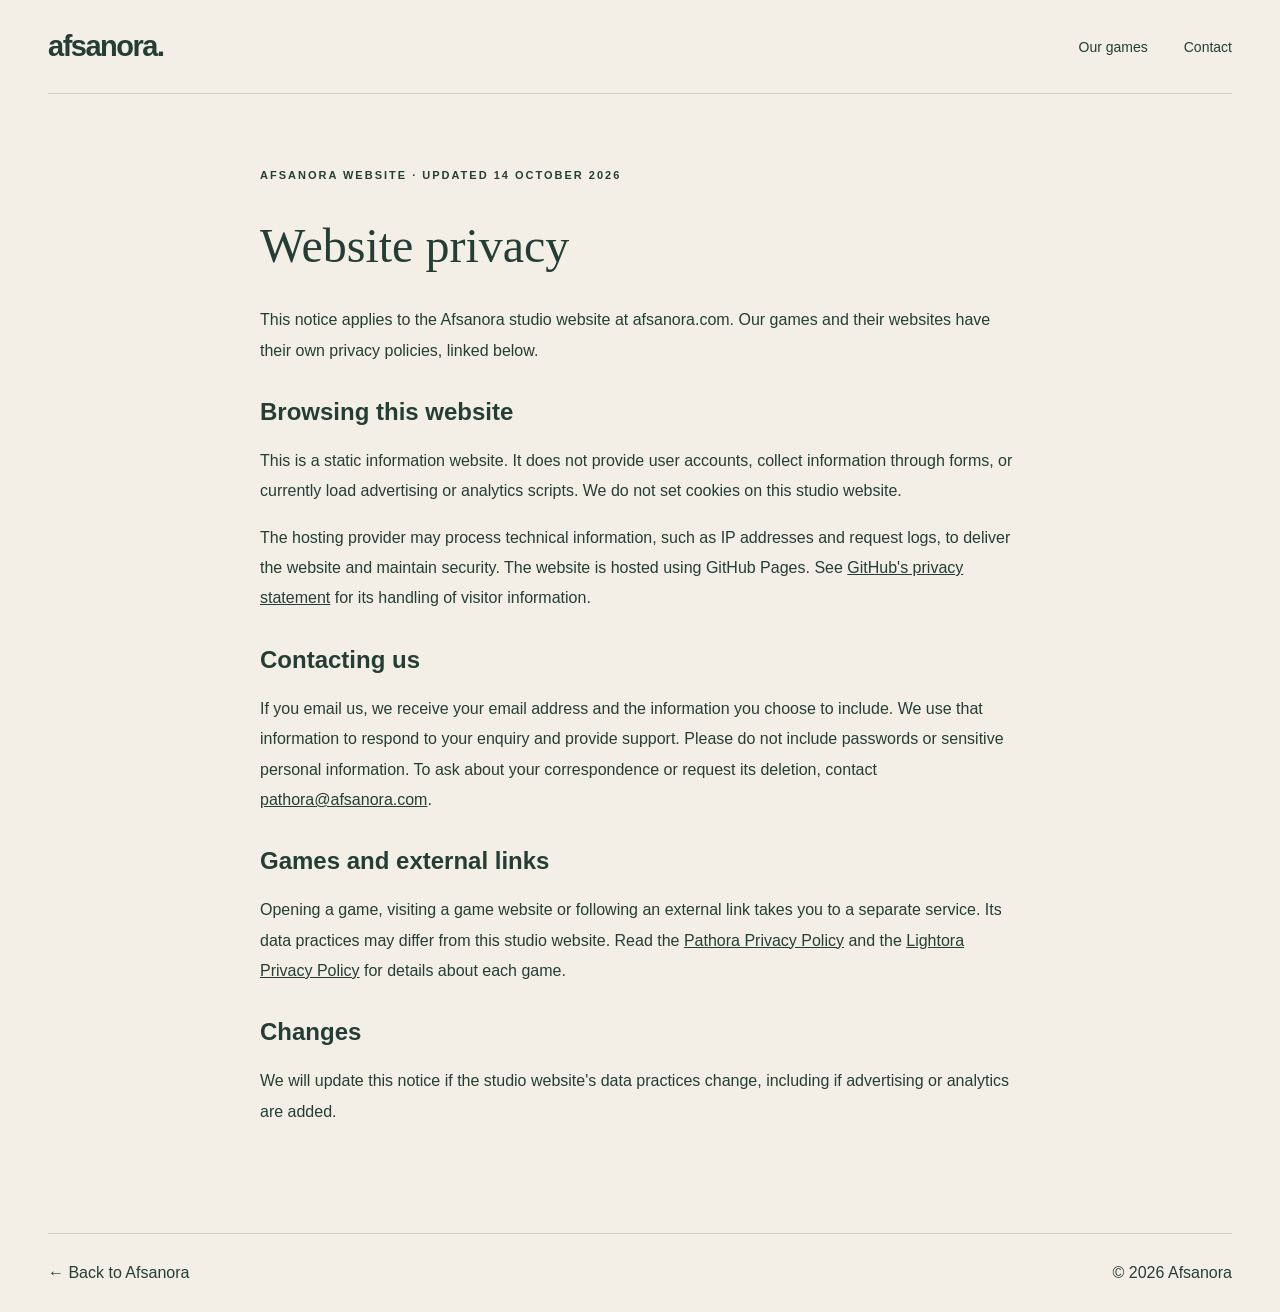
==== privacy/index.html @ bebc0097 "Build Afsanora studio homepage with Pathora and Lightora" ====
<!doctype html><html lang="en"><head><meta charset="utf-8"><meta name="viewport" content="width=device-width,initial-scale=1"><title>Website privacy — Afsanora</title><link rel="icon" href="../mark.svg"><link rel="stylesheet" href="../style.css"></head><body><header class="wrap"><a class="wordmark" href="../">afsanora.</a><nav><a href="../#games">Our games</a><a href="../#contact">Contact</a></nav></header><main class="wrap legal"><p class="eyebrow">AFSANORA WEBSITE · UPDATED 14 OCTOBER 2026</p><h1>Website privacy</h1><p>This notice applies to the Afsanora studio website at afsanora.com. Our games and their websites have their own privacy policies, linked below.</p><h2>Browsing this website</h2><p>This is a static information website. It does not provide user accounts, collect information through forms, or currently load advertising or analytics scripts. We do not set cookies on this studio website.</p><p>The hosting provider may process technical information, such as IP addresses and request logs, to deliver the website and maintain security. The website is hosted using GitHub Pages. See <a href="https://docs.github.com/en/site-policy/privacy-policies/github-general-privacy-statement">GitHub's privacy statement</a> for its handling of visitor information.</p><h2>Contacting us</h2><p>If you email us, we receive your email address and the information you choose to include. We use that information to respond to your enquiry and provide support. Please do not include passwords or sensitive personal information. To ask about your correspondence or request its deletion, contact <a href="mailto:pathora@afsanora.com">pathora@afsanora.com</a>.</p><h2>Games and external links</h2><p>Opening a game, visiting a game website or following an external link takes you to a separate service. Its data practices may differ from this studio website. Read the <a href="https://pathora.afsanora.com/privacy/">Pathora Privacy Policy</a> and the <a href="https://lightora.afsanora.com/privacy/">Lightora Privacy Policy</a> for details about each game.</p><h2>Changes</h2><p>We will update this notice if the studio website's data practices change, including if advertising or analytics are added.</p></main><footer class="wrap"><a href="../">← Back to Afsanora</a><span>© 2026 Afsanora</span></footer></body></html>
---- style.css ----
*{box-sizing:border-box}html{scroll-behavior:smooth;scroll-padding-top:32px}body{margin:0;background:#f3efe6;color:#243e36;font-family:Arial,Helvetica,sans-serif;-webkit-font-smoothing:antialiased}a{color:inherit;text-decoration:none}a:focus-visible{outline:3px solid #b17b32;outline-offset:7px}img{max-width:100%;display:block}.wrap{width:min(1200px,calc(100% - 96px));margin-inline:auto}.skip{position:absolute;top:-80px;background:white;padding:16px;z-index:10}.skip:focus{top:8px}header{display:flex;justify-content:space-between;align-items:center;padding-block:30px;border-bottom:1px solid #cccfc2}.wordmark{display:flex;align-items:center;gap:9px;font-size:29px;font-weight:700;letter-spacing:-1.5px}.brand-dot{color:#a78039;margin-left:-8px}nav{display:flex;gap:36px;font-size:14px}nav a:hover{text-decoration:underline;text-underline-offset:6px}.hero{position:relative;overflow:hidden;padding-block:83px 66px}.eyebrow,.section-heading>span{font-size:11px;letter-spacing:2px;font-weight:700;line-height:1.8}.hero h1{font-family:Georgia,serif;font-size:clamp(52px,6.5vw,90px);font-weight:400;line-height:1.07;letter-spacing:-4px;margin:26px 0 36px;position:relative;z-index:1}em{font-weight:400;color:#727d58}.hero-bottom{display:flex;justify-content:space-between;align-items:end;position:relative;z-index:1}.hero-bottom p{font-size:18px;line-height:1.7;margin:0}.round-link{display:flex;gap:24px;align-items:center;font-size:14px}.circle{width:52px;height:52px;border:1px solid #8e9d8a;display:grid;place-items:center;border-radius:50%;font-size:25px}.orb{position:absolute;border:1px solid #d3d4bf;border-radius:50%;pointer-events:none}.orb-one{width:310px;height:310px;right:20px;top:85px}.orb-two{width:230px;height:230px;right:60px;top:125px}.orb-two:after{content:'';width:38px;height:38px;background:#d9b66e;border-radius:50%;position:absolute;right:5px;top:18px}.section-heading{display:flex;justify-content:space-between;align-items:center;border-top:1px solid #cccfc2;padding-block:22px}.section-heading>span{color:#758075;font-size:10px}.game{display:grid;grid-template-columns:1fr 1fr;min-height:620px;border-radius:5px;overflow:hidden;margin-bottom:26px}.pathora{background:#e1e8da}.game-copy{padding:54px 45px}.game-label{display:flex;align-items:center;gap:15px;font-size:10px;letter-spacing:1.6px}.game-label img{border-radius:12px}.game h2{font-size:44px;letter-spacing:-2px;margin:32px 0 24px}.game h2 span{display:block;font:italic 34px/1.15 Georgia,serif;letter-spacing:-.8px;margin-top:12px}.game-copy>p{max-width:420px;line-height:1.8;font-size:16px}.game-copy .details{font-size:14px;opacity:.76;margin-bottom:28px}.button{display:inline-flex;gap:45px;justify-content:space-between;align-items:center;padding:17px 22px;background:#294b42;color:#fff;border-radius:4px;font-size:14px;font-weight:700;transition:transform .2s}.button:hover{transform:translateY(-3px)}.status{font-size:11px!important;display:flex;gap:8px;align-items:center;margin-top:23px!important}.live-dot,.soft-dot{width:6px;height:6px;border-radius:50%;background:#437653;flex-shrink:0}.soft-dot{background:#b6b3cf}.game-art{position:relative;display:flex;align-items:center;justify-content:center;padding:50px 30px}.pathora-art{background:#cad8bd}.phone{width:235px;border:7px solid #233e37;border-radius:28px;box-shadow:16px 25px 40px #233e3725;position:relative;z-index:1;transform:rotate(6deg)}.art-note{position:absolute;font:italic 17px/1.4 Georgia,serif;left:26px;top:36px}.art-caption{position:absolute;bottom:25px;right:28px;font-size:9px;letter-spacing:1.8px;opacity:.7}.lightora{background:#151c29;color:#eff1f5}.lightora-art{background:#202637}.lightora-art:before{content:'';position:absolute;inset:20% 15%;background:#6b827e;filter:blur(90px);opacity:.28}.lightora .phone{border-color:#060b14;width:220px;transform:rotate(-6deg)}.lightora .button{background:#c6e3d4;color:#182b28}.studio{display:grid;grid-template-columns:1fr 2fr;padding-block:95px;border-bottom:1px solid #cccfc2}.studio h2,.contact h2{font:400 clamp(34px,4vw,52px)/1.15 Georgia,serif;letter-spacing:-1.5px;margin:8px 0 25px}.studio>div{max-width:670px}.studio p:not(.eyebrow){font-size:17px;line-height:1.9;color:#58675a}.contact{padding-block:75px 85px}.contact-links{display:grid;grid-template-columns:1fr 1fr;gap:50px;margin-top:35px}.contact-links a{border-top:1px solid #cccfc2;padding-top:20px;font-size:13px}.contact-links span{display:block;font-size:19px;margin-top:12px}.contact-links a:hover span{text-decoration:underline;text-underline-offset:5px}footer{border-top:1px solid #cccfc2;padding-block:30px;display:flex;justify-content:space-between;align-items:center;gap:20px}footer p,footer>div{font-size:12px}footer>div{display:flex;gap:25px}.legal{max-width:760px;padding-block:60px 90px;min-height:70vh}.legal h1{font:48px Georgia,serif}.legal h2{margin-top:32px}.legal p{line-height:1.9}.legal a{text-decoration:underline}@media(min-width:1450px){.hero{padding-block:95px 80px}}@media(max-width:900px){.wrap{width:calc(100% - 48px)}.hero h1{letter-spacing:-2px}.orb{opacity:.5;right:-60px}.game-copy{padding:36px 25px}.game h2{font-size:37px}.game h2 span{font-size:29px}.game-art{padding-inline:15px}.phone{width:205px}.art-note{font-size:14px;left:15px}.studio{grid-template-columns:1fr;gap:20px}footer p{display:none}}@media(max-width:600px){.wrap{width:calc(100% - 36px)}header{padding-block:22px}.wordmark{font-size:25px}.wordmark img{width:29px;height:29px}nav{gap:18px;font-size:12px}nav a:last-child{display:none}.hero{padding-block:50px 42px}.hero h1{font-size:49px;letter-spacing:-2px}.hero-bottom{display:block}.hero-bottom p{font-size:16px}.round-link{margin-top:28px;justify-content:space-between}.orb{display:none}.section-heading>span{display:none}.game{grid-template-columns:1fr}.game-copy{padding:30px 25px}.game h2{margin-top:24px}.game-art{min-height:490px}.phone{width:220px}.lightora .phone{width:200px}.game-copy>p{font-size:15px}.status{font-size:10px!important}.studio{padding-block:54px}.contact{padding-block:50px}.contact-links{grid-template-columns:1fr;gap:28px}.contact-links span{font-size:18px}footer{align-items:start}footer>div{flex-direction:column;gap:12px;font-size:11px}.legal h1{font-size:36px}}@media(prefers-reduced-motion:reduce){html{scroll-behavior:auto}.button{transition:none}}
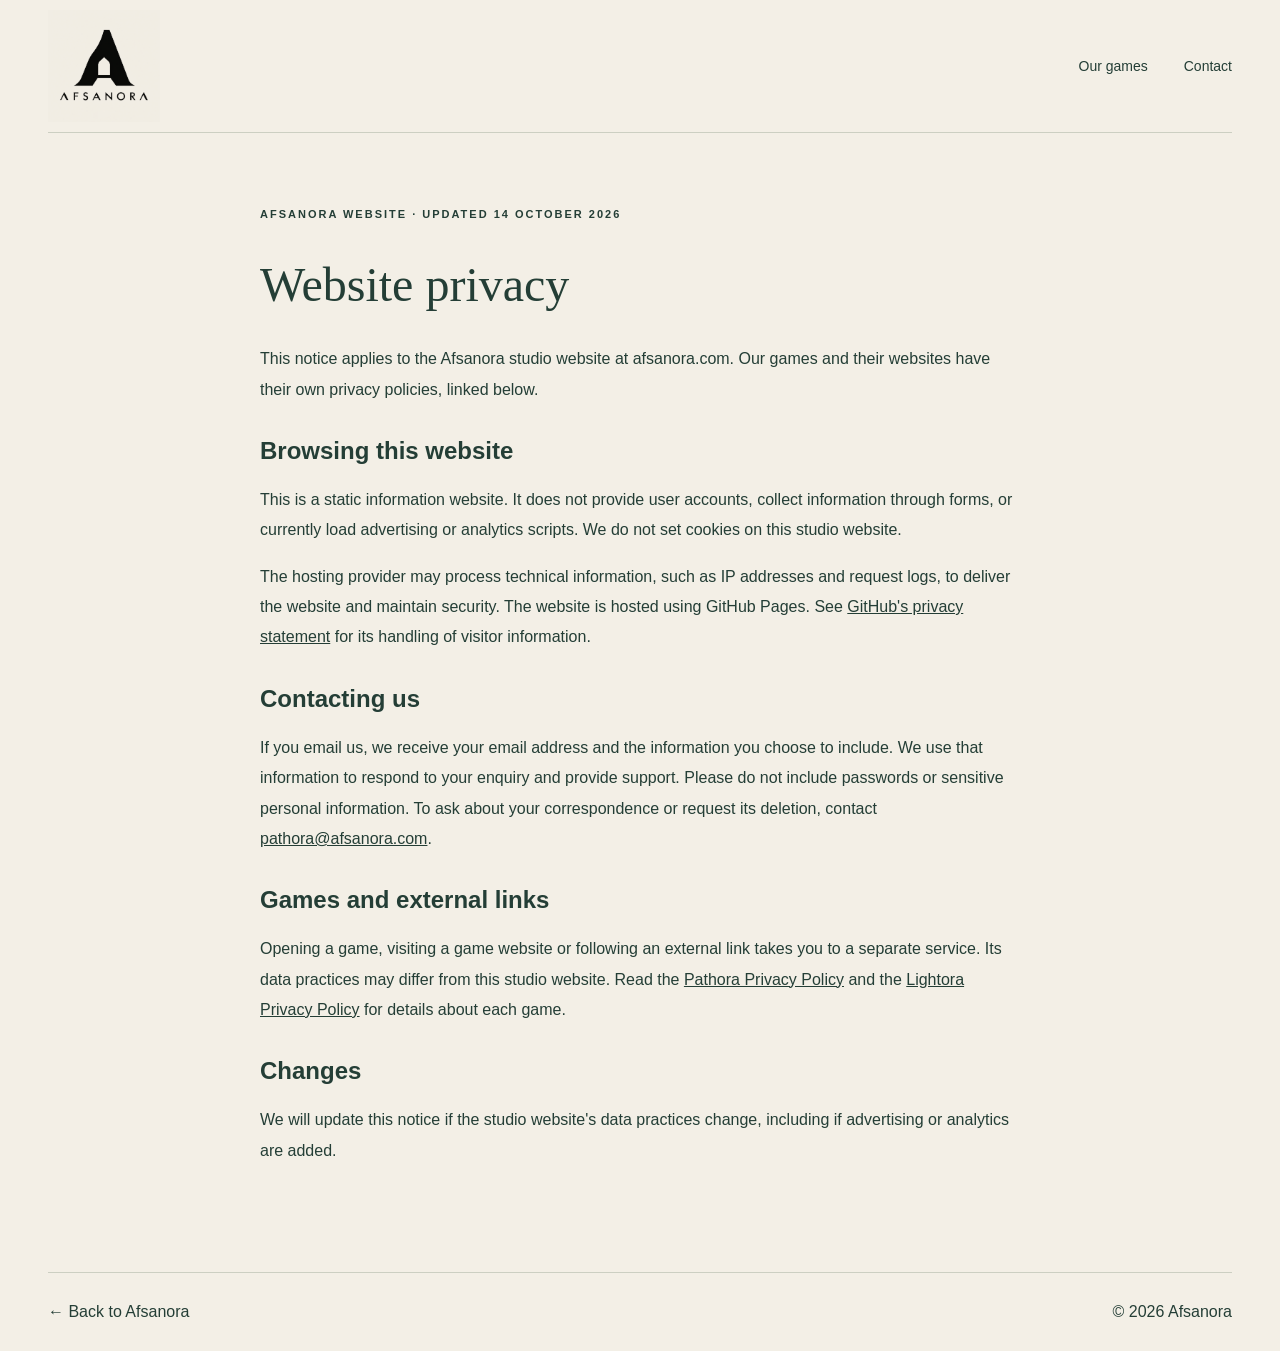
==== commit 9b62b7be: "Use official Afsanora brand logo" ====
--- a/privacy/index.html
+++ b/privacy/index.html
@@ -1 +1 @@
-<!doctype html><html lang="en"><head><meta charset="utf-8"><meta name="viewport" content="width=device-width,initial-scale=1"><title>Website privacy — Afsanora</title><link rel="icon" href="../mark.svg"><link rel="stylesheet" href="../style.css"></head><body><header class="wrap"><a class="wordmark" href="../">afsanora.</a><nav><a href="../#games">Our games</a><a href="../#contact">Contact</a></nav></header><main class="wrap legal"><p class="eyebrow">AFSANORA WEBSITE · UPDATED 14 OCTOBER 2026</p><h1>Website privacy</h1><p>This notice applies to the Afsanora studio website at afsanora.com. Our games and their websites have their own privacy policies, linked below.</p><h2>Browsing this website</h2><p>This is a static information website. It does not provide user accounts, collect information through forms, or currently load advertising or analytics scripts. We do not set cookies on this studio website.</p><p>The hosting provider may process technical information, such as IP addresses and request logs, to deliver the website and maintain security. The website is hosted using GitHub Pages. See <a href="https://docs.github.com/en/site-policy/privacy-policies/github-general-privacy-statement">GitHub's privacy statement</a> for its handling of visitor information.</p><h2>Contacting us</h2><p>If you email us, we receive your email address and the information you choose to include. We use that information to respond to your enquiry and provide support. Please do not include passwords or sensitive personal information. To ask about your correspondence or request its deletion, contact <a href="mailto:pathora@afsanora.com">pathora@afsanora.com</a>.</p><h2>Games and external links</h2><p>Opening a game, visiting a game website or following an external link takes you to a separate service. Its data practices may differ from this studio website. Read the <a href="https://pathora.afsanora.com/privacy/">Pathora Privacy Policy</a> and the <a href="https://lightora.afsanora.com/privacy/">Lightora Privacy Policy</a> for details about each game.</p><h2>Changes</h2><p>We will update this notice if the studio website's data practices change, including if advertising or analytics are added.</p></main><footer class="wrap"><a href="../">← Back to Afsanora</a><span>© 2026 Afsanora</span></footer></body></html>
+<!doctype html><html lang="en"><head><meta charset="utf-8"><meta name="viewport" content="width=device-width,initial-scale=1"><title>Website privacy — Afsanora</title><link rel="icon" href="../assets/afsanora-logo.png"><link rel="stylesheet" href="../style.css"></head><body><header class="wrap"><a class="wordmark official-brand" href="../" aria-label="Afsanora home"><img src="../assets/afsanora-logo.png" width="112" height="112" alt="Afsanora"></a><nav><a href="../#games">Our games</a><a href="../#contact">Contact</a></nav></header><main class="wrap legal"><p class="eyebrow">AFSANORA WEBSITE · UPDATED 14 OCTOBER 2026</p><h1>Website privacy</h1><p>This notice applies to the Afsanora studio website at afsanora.com. Our games and their websites have their own privacy policies, linked below.</p><h2>Browsing this website</h2><p>This is a static information website. It does not provide user accounts, collect information through forms, or currently load advertising or analytics scripts. We do not set cookies on this studio website.</p><p>The hosting provider may process technical information, such as IP addresses and request logs, to deliver the website and maintain security. The website is hosted using GitHub Pages. See <a href="https://docs.github.com/en/site-policy/privacy-policies/github-general-privacy-statement">GitHub's privacy statement</a> for its handling of visitor information.</p><h2>Contacting us</h2><p>If you email us, we receive your email address and the information you choose to include. We use that information to respond to your enquiry and provide support. Please do not include passwords or sensitive personal information. To ask about your correspondence or request its deletion, contact <a href="mailto:pathora@afsanora.com">pathora@afsanora.com</a>.</p><h2>Games and external links</h2><p>Opening a game, visiting a game website or following an external link takes you to a separate service. Its data practices may differ from this studio website. Read the <a href="https://pathora.afsanora.com/privacy/">Pathora Privacy Policy</a> and the <a href="https://lightora.afsanora.com/privacy/">Lightora Privacy Policy</a> for details about each game.</p><h2>Changes</h2><p>We will update this notice if the studio website's data practices change, including if advertising or analytics are added.</p></main><footer class="wrap"><a href="../">← Back to Afsanora</a><span>© 2026 Afsanora</span></footer></body></html>
--- a/style.css
+++ b/style.css
@@ -1 +1,3 @@
-*{box-sizing:border-box}html{scroll-behavior:smooth;scroll-padding-top:32px}body{margin:0;background:#f3efe6;color:#243e36;font-family:Arial,Helvetica,sans-serif;-webkit-font-smoothing:antialiased}a{color:inherit;text-decoration:none}a:focus-visible{outline:3px solid #b17b32;outline-offset:7px}img{max-width:100%;display:block}.wrap{width:min(1200px,calc(100% - 96px));margin-inline:auto}.skip{position:absolute;top:-80px;background:white;padding:16px;z-index:10}.skip:focus{top:8px}header{display:flex;justify-content:space-between;align-items:center;padding-block:30px;border-bottom:1px solid #cccfc2}.wordmark{display:flex;align-items:center;gap:9px;font-size:29px;font-weight:700;letter-spacing:-1.5px}.brand-dot{color:#a78039;margin-left:-8px}nav{display:flex;gap:36px;font-size:14px}nav a:hover{text-decoration:underline;text-underline-offset:6px}.hero{position:relative;overflow:hidden;padding-block:83px 66px}.eyebrow,.section-heading>span{font-size:11px;letter-spacing:2px;font-weight:700;line-height:1.8}.hero h1{font-family:Georgia,serif;font-size:clamp(52px,6.5vw,90px);font-weight:400;line-height:1.07;letter-spacing:-4px;margin:26px 0 36px;position:relative;z-index:1}em{font-weight:400;color:#727d58}.hero-bottom{display:flex;justify-content:space-between;align-items:end;position:relative;z-index:1}.hero-bottom p{font-size:18px;line-height:1.7;margin:0}.round-link{display:flex;gap:24px;align-items:center;font-size:14px}.circle{width:52px;height:52px;border:1px solid #8e9d8a;display:grid;place-items:center;border-radius:50%;font-size:25px}.orb{position:absolute;border:1px solid #d3d4bf;border-radius:50%;pointer-events:none}.orb-one{width:310px;height:310px;right:20px;top:85px}.orb-two{width:230px;height:230px;right:60px;top:125px}.orb-two:after{content:'';width:38px;height:38px;background:#d9b66e;border-radius:50%;position:absolute;right:5px;top:18px}.section-heading{display:flex;justify-content:space-between;align-items:center;border-top:1px solid #cccfc2;padding-block:22px}.section-heading>span{color:#758075;font-size:10px}.game{display:grid;grid-template-columns:1fr 1fr;min-height:620px;border-radius:5px;overflow:hidden;margin-bottom:26px}.pathora{background:#e1e8da}.game-copy{padding:54px 45px}.game-label{display:flex;align-items:center;gap:15px;font-size:10px;letter-spacing:1.6px}.game-label img{border-radius:12px}.game h2{font-size:44px;letter-spacing:-2px;margin:32px 0 24px}.game h2 span{display:block;font:italic 34px/1.15 Georgia,serif;letter-spacing:-.8px;margin-top:12px}.game-copy>p{max-width:420px;line-height:1.8;font-size:16px}.game-copy .details{font-size:14px;opacity:.76;margin-bottom:28px}.button{display:inline-flex;gap:45px;justify-content:space-between;align-items:center;padding:17px 22px;background:#294b42;color:#fff;border-radius:4px;font-size:14px;font-weight:700;transition:transform .2s}.button:hover{transform:translateY(-3px)}.status{font-size:11px!important;display:flex;gap:8px;align-items:center;margin-top:23px!important}.live-dot,.soft-dot{width:6px;height:6px;border-radius:50%;background:#437653;flex-shrink:0}.soft-dot{background:#b6b3cf}.game-art{position:relative;display:flex;align-items:center;justify-content:center;padding:50px 30px}.pathora-art{background:#cad8bd}.phone{width:235px;border:7px solid #233e37;border-radius:28px;box-shadow:16px 25px 40px #233e3725;position:relative;z-index:1;transform:rotate(6deg)}.art-note{position:absolute;font:italic 17px/1.4 Georgia,serif;left:26px;top:36px}.art-caption{position:absolute;bottom:25px;right:28px;font-size:9px;letter-spacing:1.8px;opacity:.7}.lightora{background:#151c29;color:#eff1f5}.lightora-art{background:#202637}.lightora-art:before{content:'';position:absolute;inset:20% 15%;background:#6b827e;filter:blur(90px);opacity:.28}.lightora .phone{border-color:#060b14;width:220px;transform:rotate(-6deg)}.lightora .button{background:#c6e3d4;color:#182b28}.studio{display:grid;grid-template-columns:1fr 2fr;padding-block:95px;border-bottom:1px solid #cccfc2}.studio h2,.contact h2{font:400 clamp(34px,4vw,52px)/1.15 Georgia,serif;letter-spacing:-1.5px;margin:8px 0 25px}.studio>div{max-width:670px}.studio p:not(.eyebrow){font-size:17px;line-height:1.9;color:#58675a}.contact{padding-block:75px 85px}.contact-links{display:grid;grid-template-columns:1fr 1fr;gap:50px;margin-top:35px}.contact-links a{border-top:1px solid #cccfc2;padding-top:20px;font-size:13px}.contact-links span{display:block;font-size:19px;margin-top:12px}.contact-links a:hover span{text-decoration:underline;text-underline-offset:5px}footer{border-top:1px solid #cccfc2;padding-block:30px;display:flex;justify-content:space-between;align-items:center;gap:20px}footer p,footer>div{font-size:12px}footer>div{display:flex;gap:25px}.legal{max-width:760px;padding-block:60px 90px;min-height:70vh}.legal h1{font:48px Georgia,serif}.legal h2{margin-top:32px}.legal p{line-height:1.9}.legal a{text-decoration:underline}@media(min-width:1450px){.hero{padding-block:95px 80px}}@media(max-width:900px){.wrap{width:calc(100% - 48px)}.hero h1{letter-spacing:-2px}.orb{opacity:.5;right:-60px}.game-copy{padding:36px 25px}.game h2{font-size:37px}.game h2 span{font-size:29px}.game-art{padding-inline:15px}.phone{width:205px}.art-note{font-size:14px;left:15px}.studio{grid-template-columns:1fr;gap:20px}footer p{display:none}}@media(max-width:600px){.wrap{width:calc(100% - 36px)}header{padding-block:22px}.wordmark{font-size:25px}.wordmark img{width:29px;height:29px}nav{gap:18px;font-size:12px}nav a:last-child{display:none}.hero{padding-block:50px 42px}.hero h1{font-size:49px;letter-spacing:-2px}.hero-bottom{display:block}.hero-bottom p{font-size:16px}.round-link{margin-top:28px;justify-content:space-between}.orb{display:none}.section-heading>span{display:none}.game{grid-template-columns:1fr}.game-copy{padding:30px 25px}.game h2{margin-top:24px}.game-art{min-height:490px}.phone{width:220px}.lightora .phone{width:200px}.game-copy>p{font-size:15px}.status{font-size:10px!important}.studio{padding-block:54px}.contact{padding-block:50px}.contact-links{grid-template-columns:1fr;gap:28px}.contact-links span{font-size:18px}footer{align-items:start}footer>div{flex-direction:column;gap:12px;font-size:11px}.legal h1{font-size:36px}}@media(prefers-reduced-motion:reduce){html{scroll-behavior:auto}.button{transition:none}}
+*{box-sizing:border-box}html{scroll-behavior:smooth;scroll-padding-top:32px}body{margin:0;background:#f3efe6;color:#243e36;font-family:Arial,Helvetica,sans-serif;-webkit-font-smoothing:antialiased}a{color:inherit;text-decoration:none}a:focus-visible{outline:3px solid #b17b32;outline-offset:7px}img{max-width:100%;height:auto;display:block}.wrap{width:min(1200px,calc(100% - 96px));margin-inline:auto}.skip{position:absolute;top:-80px;background:white;padding:16px;z-index:10}.skip:focus{top:8px}header{display:flex;justify-content:space-between;align-items:center;padding-block:30px;border-bottom:1px solid #cccfc2}.wordmark{display:flex;align-items:center;gap:9px;font-size:29px;font-weight:700;letter-spacing:-1.5px}.brand-dot{color:#a78039;margin-left:-8px}nav{display:flex;gap:36px;font-size:14px}nav a:hover{text-decoration:underline;text-underline-offset:6px}.hero{position:relative;overflow:hidden;padding-block:83px 66px}.eyebrow,.section-heading>span{font-size:11px;letter-spacing:2px;font-weight:700;line-height:1.8}.hero h1{font-family:Georgia,serif;font-size:clamp(52px,6.5vw,90px);font-weight:400;line-height:1.07;letter-spacing:-4px;margin:26px 0 36px;position:relative;z-index:1}em{font-weight:400;color:#727d58}.hero-bottom{display:flex;justify-content:space-between;align-items:end;position:relative;z-index:1}.hero-bottom p{font-size:18px;line-height:1.7;margin:0}.round-link{display:flex;gap:24px;align-items:center;font-size:14px}.circle{width:52px;height:52px;border:1px solid #8e9d8a;display:grid;place-items:center;border-radius:50%;font-size:25px}.orb{position:absolute;border:1px solid #d3d4bf;border-radius:50%;pointer-events:none}.orb-one{width:310px;height:310px;right:20px;top:85px}.orb-two{width:230px;height:230px;right:60px;top:125px}.orb-two:after{content:'';width:38px;height:38px;background:#d9b66e;border-radius:50%;position:absolute;right:5px;top:18px}.section-heading{display:flex;justify-content:space-between;align-items:center;border-top:1px solid #cccfc2;padding-block:22px}.section-heading>span{color:#758075;font-size:10px}.game{display:grid;grid-template-columns:1fr 1fr;min-height:620px;border-radius:5px;overflow:hidden;margin-bottom:26px}.pathora{background:#e1e8da}.game-copy{padding:54px 45px}.game-label{display:flex;align-items:center;gap:15px;font-size:10px;letter-spacing:1.6px}.game-label img{border-radius:12px}.game h2{font-size:44px;letter-spacing:-2px;margin:32px 0 24px}.game h2 span{display:block;font:italic 34px/1.15 Georgia,serif;letter-spacing:-.8px;margin-top:12px}.game-copy>p{max-width:420px;line-height:1.8;font-size:16px}.game-copy .details{font-size:14px;opacity:.76;margin-bottom:28px}.button{display:inline-flex;gap:45px;justify-content:space-between;align-items:center;padding:17px 22px;background:#294b42;color:#fff;border-radius:4px;font-size:14px;font-weight:700;transition:transform .2s}.button:hover{transform:translateY(-3px)}.status{font-size:11px!important;display:flex;gap:8px;align-items:center;margin-top:23px!important}.live-dot,.soft-dot{width:6px;height:6px;border-radius:50%;background:#437653;flex-shrink:0}.soft-dot{background:#b6b3cf}.game-art{position:relative;display:flex;align-items:center;justify-content:center;padding:50px 30px}.pathora-art{background:#cad8bd}.phone{width:235px;border:7px solid #233e37;border-radius:28px;box-shadow:16px 25px 40px #233e3725;position:relative;z-index:1;transform:rotate(6deg)}.art-note{position:absolute;font:italic 17px/1.4 Georgia,serif;left:26px;top:36px}.art-caption{position:absolute;bottom:25px;right:28px;font-size:9px;letter-spacing:1.8px;opacity:.7}.lightora{background:#151c29;color:#eff1f5}.lightora-art{background:#202637}.lightora-art:before{content:'';position:absolute;inset:20% 15%;background:#6b827e;filter:blur(90px);opacity:.28}.lightora .phone{border-color:#060b14;width:220px;transform:rotate(-6deg)}.lightora .button{background:#c6e3d4;color:#182b28}.studio{display:grid;grid-template-columns:1fr 2fr;padding-block:95px;border-bottom:1px solid #cccfc2}.studio h2,.contact h2{font:400 clamp(34px,4vw,52px)/1.15 Georgia,serif;letter-spacing:-1.5px;margin:8px 0 25px}.studio>div{max-width:670px}.studio p:not(.eyebrow){font-size:17px;line-height:1.9;color:#58675a}.contact{padding-block:75px 85px}.contact-links{display:grid;grid-template-columns:1fr 1fr;gap:50px;margin-top:35px}.contact-links a{border-top:1px solid #cccfc2;padding-top:20px;font-size:13px}.contact-links span{display:block;font-size:19px;margin-top:12px}.contact-links a:hover span{text-decoration:underline;text-underline-offset:5px}footer{border-top:1px solid #cccfc2;padding-block:30px;display:flex;justify-content:space-between;align-items:center;gap:20px}footer p,footer>div{font-size:12px}footer>div{display:flex;gap:25px}.legal{max-width:760px;padding-block:60px 90px;min-height:70vh}.legal h1{font:48px Georgia,serif}.legal h2{margin-top:32px}.legal p{line-height:1.9}.legal a{text-decoration:underline}@media(min-width:1450px){.hero{padding-block:95px 80px}}@media(max-width:900px){.wrap{width:calc(100% - 48px)}.hero h1{letter-spacing:-2px}.orb{opacity:.5;right:-60px}.game-copy{padding:36px 25px}.game h2{font-size:37px}.game h2 span{font-size:29px}.game-art{padding-inline:15px}.phone{width:205px}.art-note{font-size:14px;left:15px}.studio{grid-template-columns:1fr;gap:20px}footer p{display:none}}@media(max-width:600px){.wrap{width:calc(100% - 36px)}header{padding-block:22px}.wordmark{font-size:25px}.wordmark img{width:29px;height:29px}nav{gap:18px;font-size:12px}nav a:last-child{display:none}.hero{padding-block:50px 42px}.hero h1{font-size:49px;letter-spacing:-2px}.hero-bottom{display:block}.hero-bottom p{font-size:16px}.round-link{margin-top:28px;justify-content:space-between}.orb{display:none}.section-heading>span{display:none}.game{grid-template-columns:1fr}.game-copy{padding:30px 25px}.game h2{margin-top:24px}.game-art{min-height:490px}.phone{width:220px}.lightora .phone{width:200px}.game-copy>p{font-size:15px}.status{font-size:10px!important}.studio{padding-block:54px}.contact{padding-block:50px}.contact-links{grid-template-columns:1fr;gap:28px}.contact-links span{font-size:18px}footer{align-items:start}footer>div{flex-direction:column;gap:12px;font-size:11px}.legal h1{font-size:36px}}@media(prefers-reduced-motion:reduce){html{scroll-behavior:auto}.button{transition:none}}
+
+header.wrap{padding-block:10px}.official-brand img{width:112px;height:auto;mix-blend-mode:multiply}footer .official-brand img{width:90px}@media(max-width:600px){.official-brand img{width:88px}footer .official-brand img{width:76px}}
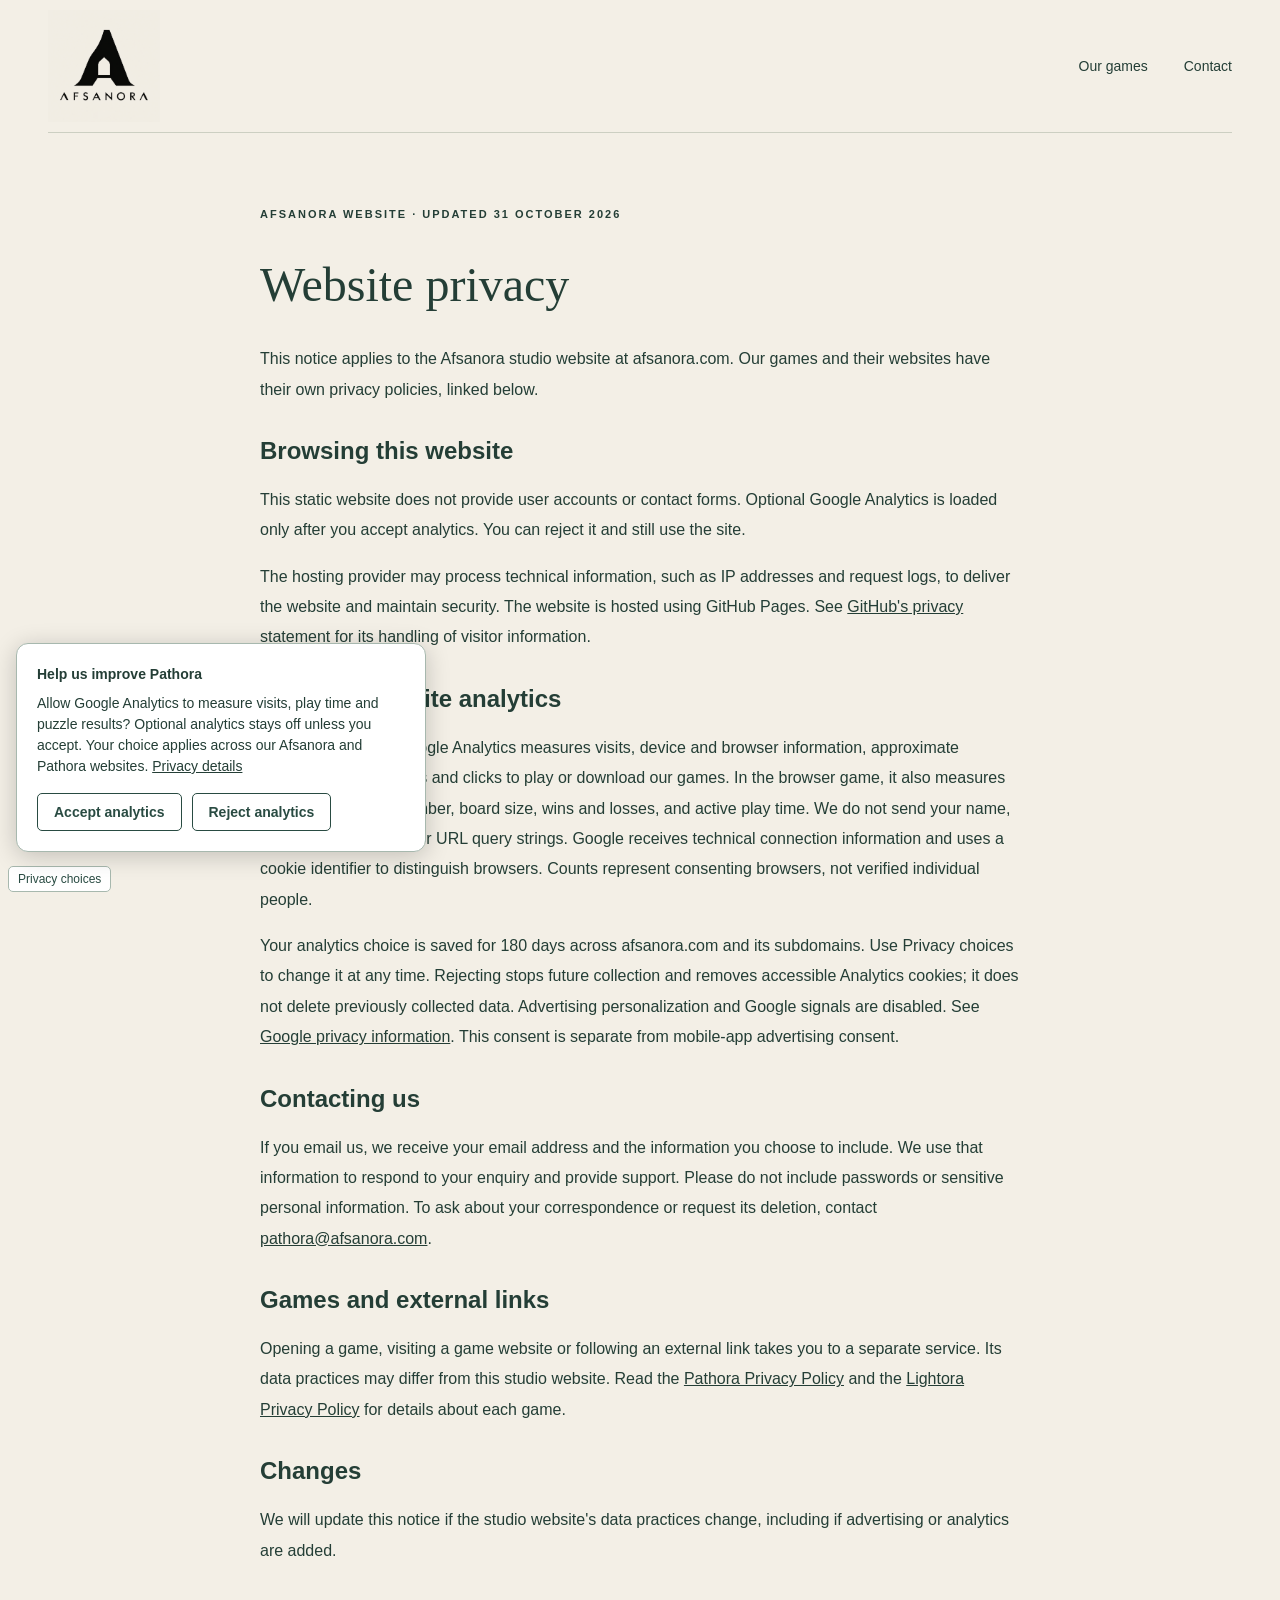
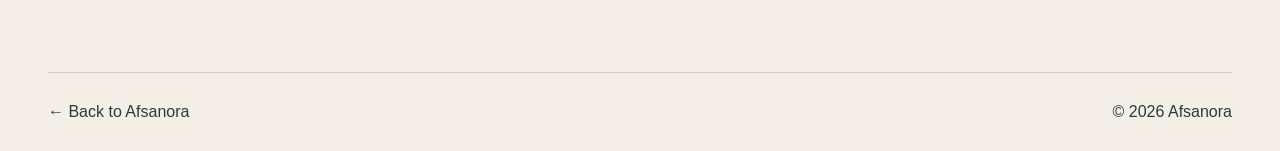
==== commit 58cb431e: "Add opt-in GA4 analytics and privacy choices" ====
--- a/privacy/index.html
+++ b/privacy/index.html
@@ -1 +1 @@
-<!doctype html><html lang="en"><head><meta charset="utf-8"><meta name="viewport" content="width=device-width,initial-scale=1"><title>Website privacy — Afsanora</title><link rel="icon" href="../assets/afsanora-logo.png"><link rel="stylesheet" href="../style.css"></head><body><header class="wrap"><a class="wordmark official-brand" href="../" aria-label="Afsanora home"><img src="../assets/afsanora-logo.png" width="112" height="112" alt="Afsanora"></a><nav><a href="../#games">Our games</a><a href="../#contact">Contact</a></nav></header><main class="wrap legal"><p class="eyebrow">AFSANORA WEBSITE · UPDATED 14 OCTOBER 2026</p><h1>Website privacy</h1><p>This notice applies to the Afsanora studio website at afsanora.com. Our games and their websites have their own privacy policies, linked below.</p><h2>Browsing this website</h2><p>This is a static information website. It does not provide user accounts, collect information through forms, or currently load advertising or analytics scripts. We do not set cookies on this studio website.</p><p>The hosting provider may process technical information, such as IP addresses and request logs, to deliver the website and maintain security. The website is hosted using GitHub Pages. See <a href="https://docs.github.com/en/site-policy/privacy-policies/github-general-privacy-statement">GitHub's privacy statement</a> for its handling of visitor information.</p><h2>Contacting us</h2><p>If you email us, we receive your email address and the information you choose to include. We use that information to respond to your enquiry and provide support. Please do not include passwords or sensitive personal information. To ask about your correspondence or request its deletion, contact <a href="mailto:pathora@afsanora.com">pathora@afsanora.com</a>.</p><h2>Games and external links</h2><p>Opening a game, visiting a game website or following an external link takes you to a separate service. Its data practices may differ from this studio website. Read the <a href="https://pathora.afsanora.com/privacy/">Pathora Privacy Policy</a> and the <a href="https://lightora.afsanora.com/privacy/">Lightora Privacy Policy</a> for details about each game.</p><h2>Changes</h2><p>We will update this notice if the studio website's data practices change, including if advertising or analytics are added.</p></main><footer class="wrap"><a href="../">← Back to Afsanora</a><span>© 2026 Afsanora</span></footer></body></html>
+<!doctype html><html lang="en"><head><meta charset="utf-8"><meta name="viewport" content="width=device-width,initial-scale=1"><title>Website privacy — Afsanora</title><link rel="icon" href="../assets/afsanora-logo.png"><link rel="stylesheet" href="../style.css"><meta name="google-adsense-account" content="ca-pub-6843002523901372"><script defer src="/analytics.js"></script></head><body><header class="wrap"><a class="wordmark official-brand" href="../" aria-label="Afsanora home"><img src="../assets/afsanora-logo.png" width="112" height="112" alt="Afsanora"></a><nav><a href="../#games">Our games</a><a href="../#contact">Contact</a></nav></header><main class="wrap legal"><p class="eyebrow">AFSANORA WEBSITE · UPDATED 31 OCTOBER 2026</p><h1>Website privacy</h1><p>This notice applies to the Afsanora studio website at afsanora.com. Our games and their websites have their own privacy policies, linked below.</p><h2>Browsing this website</h2><p>This static website does not provide user accounts or contact forms. Optional Google Analytics is loaded only after you accept analytics. You can reject it and still use the site.</p><p>The hosting provider may process technical information, such as IP addresses and request logs, to deliver the website and maintain security. The website is hosted using GitHub Pages. See <a href="https://docs.github.com/en/site-policy/privacy-policies/github-general-privacy-statement">GitHub's privacy statement</a> for its handling of visitor information.</p><h2>Optional website analytics</h2><p>With your consent, Google Analytics measures visits, device and browser information, approximate location, returning visits and clicks to play or download our games. In the browser game, it also measures game mode, stage number, board size, wins and losses, and active play time. We do not send your name, email, saved puzzles, or URL query strings. Google receives technical connection information and uses a cookie identifier to distinguish browsers. Counts represent consenting browsers, not verified individual people.</p><p>Your analytics choice is saved for 180 days across afsanora.com and its subdomains. Use Privacy choices to change it at any time. Rejecting stops future collection and removes accessible Analytics cookies; it does not delete previously collected data. Advertising personalization and Google signals are disabled. See <a href="https://policies.google.com/privacy">Google privacy information</a>. This consent is separate from mobile-app advertising consent.</p><h2>Contacting us</h2><p>If you email us, we receive your email address and the information you choose to include. We use that information to respond to your enquiry and provide support. Please do not include passwords or sensitive personal information. To ask about your correspondence or request its deletion, contact <a href="mailto:pathora@afsanora.com">pathora@afsanora.com</a>.</p><h2>Games and external links</h2><p>Opening a game, visiting a game website or following an external link takes you to a separate service. Its data practices may differ from this studio website. Read the <a href="https://pathora.afsanora.com/privacy/">Pathora Privacy Policy</a> and the <a href="https://lightora.afsanora.com/privacy/">Lightora Privacy Policy</a> for details about each game.</p><h2>Changes</h2><p>We will update this notice if the studio website's data practices change, including if advertising or analytics are added.</p></main><footer class="wrap"><a href="../">← Back to Afsanora</a><span>© 2026 Afsanora</span></footer></body></html>
--- a/style.css
+++ b/style.css
@@ -1,3 +1,4 @@
 *{box-sizing:border-box}html{scroll-behavior:smooth;scroll-padding-top:32px}body{margin:0;background:#f3efe6;color:#243e36;font-family:Arial,Helvetica,sans-serif;-webkit-font-smoothing:antialiased}a{color:inherit;text-decoration:none}a:focus-visible{outline:3px solid #b17b32;outline-offset:7px}img{max-width:100%;height:auto;display:block}.wrap{width:min(1200px,calc(100% - 96px));margin-inline:auto}.skip{position:absolute;top:-80px;background:white;padding:16px;z-index:10}.skip:focus{top:8px}header{display:flex;justify-content:space-between;align-items:center;padding-block:30px;border-bottom:1px solid #cccfc2}.wordmark{display:flex;align-items:center;gap:9px;font-size:29px;font-weight:700;letter-spacing:-1.5px}.brand-dot{color:#a78039;margin-left:-8px}nav{display:flex;gap:36px;font-size:14px}nav a:hover{text-decoration:underline;text-underline-offset:6px}.hero{position:relative;overflow:hidden;padding-block:83px 66px}.eyebrow,.section-heading>span{font-size:11px;letter-spacing:2px;font-weight:700;line-height:1.8}.hero h1{font-family:Georgia,serif;font-size:clamp(52px,6.5vw,90px);font-weight:400;line-height:1.07;letter-spacing:-4px;margin:26px 0 36px;position:relative;z-index:1}em{font-weight:400;color:#727d58}.hero-bottom{display:flex;justify-content:space-between;align-items:end;position:relative;z-index:1}.hero-bottom p{font-size:18px;line-height:1.7;margin:0}.round-link{display:flex;gap:24px;align-items:center;font-size:14px}.circle{width:52px;height:52px;border:1px solid #8e9d8a;display:grid;place-items:center;border-radius:50%;font-size:25px}.orb{position:absolute;border:1px solid #d3d4bf;border-radius:50%;pointer-events:none}.orb-one{width:310px;height:310px;right:20px;top:85px}.orb-two{width:230px;height:230px;right:60px;top:125px}.orb-two:after{content:'';width:38px;height:38px;background:#d9b66e;border-radius:50%;position:absolute;right:5px;top:18px}.section-heading{display:flex;justify-content:space-between;align-items:center;border-top:1px solid #cccfc2;padding-block:22px}.section-heading>span{color:#758075;font-size:10px}.game{display:grid;grid-template-columns:1fr 1fr;min-height:620px;border-radius:5px;overflow:hidden;margin-bottom:26px}.pathora{background:#e1e8da}.game-copy{padding:54px 45px}.game-label{display:flex;align-items:center;gap:15px;font-size:10px;letter-spacing:1.6px}.game-label img{border-radius:12px}.game h2{font-size:44px;letter-spacing:-2px;margin:32px 0 24px}.game h2 span{display:block;font:italic 34px/1.15 Georgia,serif;letter-spacing:-.8px;margin-top:12px}.game-copy>p{max-width:420px;line-height:1.8;font-size:16px}.game-copy .details{font-size:14px;opacity:.76;margin-bottom:28px}.button{display:inline-flex;gap:45px;justify-content:space-between;align-items:center;padding:17px 22px;background:#294b42;color:#fff;border-radius:4px;font-size:14px;font-weight:700;transition:transform .2s}.button:hover{transform:translateY(-3px)}.status{font-size:11px!important;display:flex;gap:8px;align-items:center;margin-top:23px!important}.live-dot,.soft-dot{width:6px;height:6px;border-radius:50%;background:#437653;flex-shrink:0}.soft-dot{background:#b6b3cf}.game-art{position:relative;display:flex;align-items:center;justify-content:center;padding:50px 30px}.pathora-art{background:#cad8bd}.phone{width:235px;border:7px solid #233e37;border-radius:28px;box-shadow:16px 25px 40px #233e3725;position:relative;z-index:1;transform:rotate(6deg)}.art-note{position:absolute;font:italic 17px/1.4 Georgia,serif;left:26px;top:36px}.art-caption{position:absolute;bottom:25px;right:28px;font-size:9px;letter-spacing:1.8px;opacity:.7}.lightora{background:#151c29;color:#eff1f5}.lightora-art{background:#202637}.lightora-art:before{content:'';position:absolute;inset:20% 15%;background:#6b827e;filter:blur(90px);opacity:.28}.lightora .phone{border-color:#060b14;width:220px;transform:rotate(-6deg)}.lightora .button{background:#c6e3d4;color:#182b28}.studio{display:grid;grid-template-columns:1fr 2fr;padding-block:95px;border-bottom:1px solid #cccfc2}.studio h2,.contact h2{font:400 clamp(34px,4vw,52px)/1.15 Georgia,serif;letter-spacing:-1.5px;margin:8px 0 25px}.studio>div{max-width:670px}.studio p:not(.eyebrow){font-size:17px;line-height:1.9;color:#58675a}.contact{padding-block:75px 85px}.contact-links{display:grid;grid-template-columns:1fr 1fr;gap:50px;margin-top:35px}.contact-links a{border-top:1px solid #cccfc2;padding-top:20px;font-size:13px}.contact-links span{display:block;font-size:19px;margin-top:12px}.contact-links a:hover span{text-decoration:underline;text-underline-offset:5px}footer{border-top:1px solid #cccfc2;padding-block:30px;display:flex;justify-content:space-between;align-items:center;gap:20px}footer p,footer>div{font-size:12px}footer>div{display:flex;gap:25px}.legal{max-width:760px;padding-block:60px 90px;min-height:70vh}.legal h1{font:48px Georgia,serif}.legal h2{margin-top:32px}.legal p{line-height:1.9}.legal a{text-decoration:underline}@media(min-width:1450px){.hero{padding-block:95px 80px}}@media(max-width:900px){.wrap{width:calc(100% - 48px)}.hero h1{letter-spacing:-2px}.orb{opacity:.5;right:-60px}.game-copy{padding:36px 25px}.game h2{font-size:37px}.game h2 span{font-size:29px}.game-art{padding-inline:15px}.phone{width:205px}.art-note{font-size:14px;left:15px}.studio{grid-template-columns:1fr;gap:20px}footer p{display:none}}@media(max-width:600px){.wrap{width:calc(100% - 36px)}header{padding-block:22px}.wordmark{font-size:25px}.wordmark img{width:29px;height:29px}nav{gap:18px;font-size:12px}nav a:last-child{display:none}.hero{padding-block:50px 42px}.hero h1{font-size:49px;letter-spacing:-2px}.hero-bottom{display:block}.hero-bottom p{font-size:16px}.round-link{margin-top:28px;justify-content:space-between}.orb{display:none}.section-heading>span{display:none}.game{grid-template-columns:1fr}.game-copy{padding:30px 25px}.game h2{margin-top:24px}.game-art{min-height:490px}.phone{width:220px}.lightora .phone{width:200px}.game-copy>p{font-size:15px}.status{font-size:10px!important}.studio{padding-block:54px}.contact{padding-block:50px}.contact-links{grid-template-columns:1fr;gap:28px}.contact-links span{font-size:18px}footer{align-items:start}footer>div{flex-direction:column;gap:12px;font-size:11px}.legal h1{font-size:36px}}@media(prefers-reduced-motion:reduce){html{scroll-behavior:auto}.button{transition:none}}
 
 header.wrap{padding-block:10px}.official-brand img{width:112px;height:auto;mix-blend-mode:multiply}footer .official-brand img{width:90px}@media(max-width:600px){.official-brand img{width:88px}footer .official-brand img{width:76px}}
+.hero-actions{display:flex;flex-direction:column;align-items:flex-end;gap:22px}.game-actions{display:flex;flex-wrap:wrap;gap:12px}.button-secondary{background:transparent;color:#294b42;border:1px solid #294b42}@media(max-width:600px){.hero-actions{align-items:stretch;margin-top:26px}.hero-actions .round-link{margin-top:0}.hero-actions .button{gap:16px}.game-actions .button{gap:20px}}
